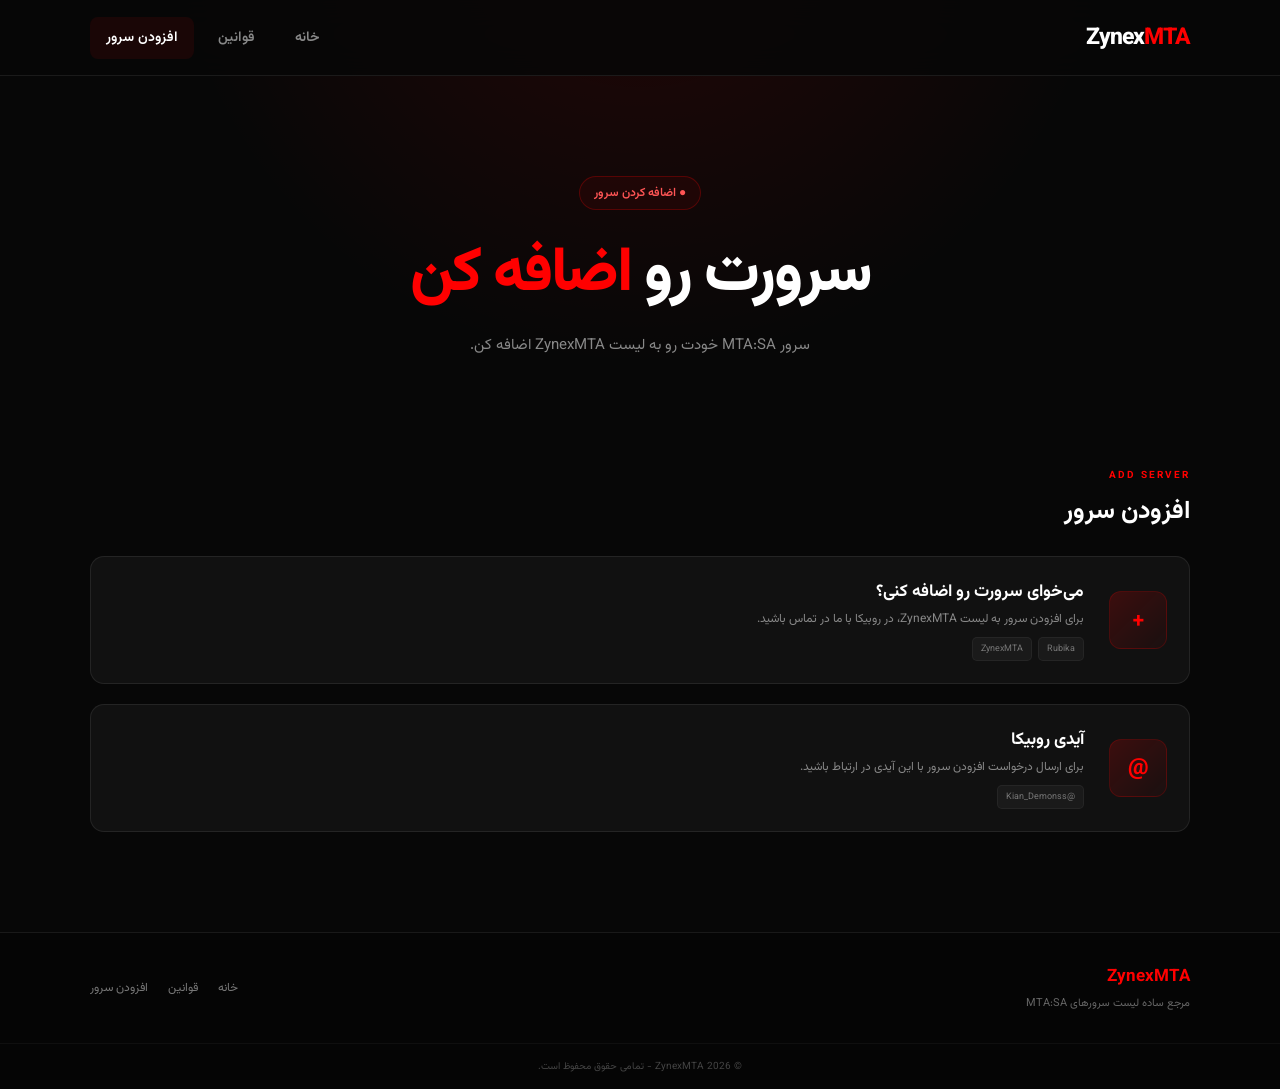
==== add-server.html @ ee744544 "Add files via upload" ====
<!DOCTYPE html>
<html lang="fa" dir="rtl">
<head>
    <meta charset="UTF-8">
    <meta name="viewport" content="width=device-width, initial-scale=1.0">

    <title>افزودن سرور | ZynexMTA</title>

    <link rel="preconnect" href="https://fonts.googleapis.com">
    <link rel="preconnect" href="https://fonts.gstatic.com" crossorigin>

    <link
        href="https://fonts.googleapis.com/css2?family=Vazirmatn:wght@400;500;600;700;800&display=swap"
        rel="stylesheet"
    >

    <link rel="stylesheet" href="style.css">
</head>

<body>

<header class="header">
    <div class="container nav">

        <a href="index.html" class="logo">
            <span>Zynex</span>MTA
        </a>

        <nav class="menu">
            <a href="index.html">خانه</a>
            <a href="rules.html">قوانین</a>
            <a href="add-server.html" class="active">افزودن سرور</a>
        </nav>

    </div>
</header>


<main>

    <section class="hero">
        <div class="container">

            <div class="hero-badge">
                ● اضافه کردن سرور
            </div>

            <h1>
                سرورت رو
                <span>اضافه کن</span>
            </h1>

            <p>
                سرور MTA:SA خودت رو به لیست ZynexMTA اضافه کن.
            </p>

        </div>
    </section>


    <section class="servers-section">
        <div class="container">

            <div class="section-title">
                <div>
                    <span class="small-title">ADD SERVER</span>
                    <h2>افزودن سرور</h2>
                </div>
            </div>


            <div class="servers-list">

                <article class="server-card">

                    <div class="server-icon">
                        +
                    </div>

                    <div class="server-info">

                        <div class="server-name-row">
                            <h3>می‌خوای سرورت رو اضافه کنی؟</h3>
                        </div>

                        <p>
                            برای افزودن سرور به لیست ZynexMTA،
                            در روبیکا با ما در تماس باشید.
                        </p>

                        <div class="server-tags">
                            <span>Rubika</span>
                            <span>ZynexMTA</span>
                        </div>

                    </div>

                </article>


                <article class="server-card">

                    <div class="server-icon">
                        @
                    </div>

                    <div class="server-info">

                        <div class="server-name-row">
                            <h3>آیدی روبیکا</h3>
                        </div>

                        <p>
                            برای ارسال درخواست افزودن سرور با این آیدی
                            در ارتباط باشید.
                        </p>

                        <div class="server-tags">
                            <span>@Kian_Demonss</span>
                        </div>

                    </div>

                </article>

            </div>

        </div>
    </section>

</main>


<footer class="footer">

    <div class="container footer-content">

        <div>
            <strong>ZynexMTA</strong>

            <p>
                مرجع ساده لیست سرورهای MTA:SA
            </p>
        </div>

        <div class="footer-links">
            <a href="index.html">خانه</a>
            <a href="rules.html">قوانین</a>
            <a href="add-server.html">افزودن سرور</a>
        </div>

    </div>

    <div class="copyright">
        © 2026 ZynexMTA - تمامی حقوق محفوظ است.
    </div>

</footer>

<script src="main.js"></script>

</body>
</html>
---- style.css ----
* {
    margin: 0;
    padding: 0;
    box-sizing: border-box;
}

:root {
    --bg: #070707;
    --bg-soft: #0d0d0d;
    --card: #111111;
    --card-hover: #151515;

    --red: #ff0000;
    --red-dark: #b80000;

    --white: #ffffff;
    --text: #eeeeee;
    --muted: #888888;

    --border: rgba(255, 255, 255, 0.08);
}

html {
    scroll-behavior: smooth;
}

body {
    min-height: 100vh;

    background:
        radial-gradient(
            circle at 50% -10%,
            rgba(255, 0, 0, 0.12),
            transparent 35%
        ),
        var(--bg);

    color: var(--text);

    font-family: "Vazirmatn", sans-serif;

    direction: rtl;
}

a {
    color: inherit;
    text-decoration: none;
}

button,
input {
    font-family: inherit;
}

.container {
    width: min(1100px, calc(100% - 40px));
    margin: 0 auto;
}


/* =========================
   HEADER
========================= */

.header {
    position: sticky;
    top: 0;
    z-index: 1000;

    background: rgba(7, 7, 7, 0.88);

    backdrop-filter: blur(15px);

    border-bottom: 1px solid var(--border);
}

.nav {
    min-height: 75px;

    display: flex;
    align-items: center;
    justify-content: space-between;
}

.logo {
    font-size: 23px;
    font-weight: 800;

    letter-spacing: -1px;
}

.logo span {
    color: var(--white);
}

.logo {
    color: var(--red);
}

.menu {
    display: flex;
    align-items: center;
    gap: 8px;
}

.menu a {
    padding: 10px 16px;

    color: var(--muted);

    font-size: 14px;
    font-weight: 600;

    border-radius: 8px;

    transition: 0.2s ease;
}

.menu a:hover,
.menu a.active {
    color: var(--white);
    background: rgba(255, 0, 0, 0.08);
}


/* =========================
   HERO
========================= */

.hero {
    padding: 100px 0 70px;

    text-align: center;
}

.hero-badge {
    display: inline-flex;

    padding: 7px 14px;

    border: 1px solid rgba(255, 0, 0, 0.25);

    background: rgba(255, 0, 0, 0.06);

    border-radius: 50px;

    color: #ff5555;

    font-size: 12px;
    font-weight: 600;

    margin-bottom: 25px;
}

.hero h1 {
    max-width: 700px;

    margin: auto;

    color: var(--white);

    font-size: clamp(36px, 6vw, 62px);

    line-height: 1.3;

    font-weight: 800;

    letter-spacing: -2px;
}

.hero h1 span {
    color: var(--red);
}

.hero p {
    margin-top: 18px;

    color: var(--muted);

    font-size: 15px;
}


/* =========================
   SEARCH
========================= */

.search-box {
    width: min(600px, 100%);

    height: 58px;

    margin: 35px auto 0;

    display: flex;
    align-items: center;

    padding: 0 20px;

    background: var(--card);

    border: 1px solid var(--border);

    border-radius: 12px;

    transition: 0.2s ease;
}

.search-box:focus-within {
    border-color: rgba(255, 0, 0, 0.5);

    box-shadow:
        0 0 0 3px rgba(255, 0, 0, 0.06);
}

.search-box span {
    color: var(--red);

    font-size: 27px;

    margin-left: 12px;
}

.search-box input {
    width: 100%;

    border: 0;
    outline: 0;

    background: transparent;

    color: var(--white);

    font-size: 14px;
}

.search-box input::placeholder {
    color: #666;
}


/* =========================
   SERVERS
========================= */

.servers-section {
    padding: 35px 0 100px;
}

.section-title {
    display: flex;
    align-items: center;
    justify-content: space-between;

    margin-bottom: 25px;
}

.small-title {
    color: var(--red);

    font-size: 10px;

    font-weight: 700;

    letter-spacing: 2px;
}

.section-title h2 {
    margin-top: 5px;

    color: var(--white);

    font-size: 25px;
}

.server-count {
    padding: 8px 13px;

    border: 1px solid var(--border);

    border-radius: 8px;

    color: var(--muted);

    font-size: 12px;
}

.server-count span {
    color: var(--red);

    font-weight: 800;
}


/* =========================
   SERVER LIST
========================= */

.servers-list {
    width: 100%;

    display: flex;
    flex-direction: column;

    gap: 20px;
}


/* =========================
   SERVER CARD
========================= */

.server-card {
    width: 100%;

    display: flex;
    align-items: center;

    gap: 25px;

    padding: 22px;

    background: var(--card);

    border: 1px solid var(--border);

    border-radius: 14px;

    transition:
        transform 0.2s ease,
        border-color 0.2s ease,
        background 0.2s ease;
}

.server-card:hover {
    transform: translateY(-2px);

    background: var(--card-hover);

    border-color: rgba(255, 0, 0, 0.3);
}


/* SERVER MAIN */

.server-main {
    min-width: 0;

    flex: 1;

    display: flex;
    align-items: center;

    gap: 15px;
}

.server-icon {
    width: 58px;
    height: 58px;

    flex-shrink: 0;

    display: flex;
    align-items: center;
    justify-content: center;

    border-radius: 12px;

    background:
        linear-gradient(
            135deg,
            rgba(255, 0, 0, 0.18),
            rgba(255, 0, 0, 0.04)
        );

    border: 1px solid rgba(255, 0, 0, 0.18);

    color: var(--red);

    font-size: 23px;
    font-weight: 800;
}

.server-info {
    min-width: 0;
}

.server-name-row {
    display: flex;
    align-items: center;

    gap: 10px;
}

.server-name-row h3 {
    color: var(--white);

    font-size: 17px;
}

.online {
    display: inline-flex;
    align-items: center;

    gap: 5px;

    color: #58d68d;

    font-size: 10px;
}

.online i {
    width: 6px;
    height: 6px;

    border-radius: 50%;

    background: #58d68d;

    box-shadow: 0 0 8px #58d68d;
}

.server-info p {
    margin-top: 5px;

    color: var(--muted);

    font-size: 12px;
}

.server-tags {
    display: flex;

    gap: 6px;

    margin-top: 9px;
}

.server-tags span {
    padding: 4px 8px;

    background: rgba(255, 255, 255, 0.04);

    border: 1px solid rgba(255, 255, 255, 0.05);

    border-radius: 5px;

    color: #777;

    font-size: 9px;
}


/* IP */

.server-ip {
    min-width: 155px;

    display: flex;
    flex-direction: column;

    gap: 5px;
}

.server-ip small {
    color: #666;

    font-size: 10px;
}

.server-ip code {
    direction: ltr;

    color: #ccc;

    font-family: monospace;

    font-size: 12px;
}


/* CONNECT */

.connect-btn {
    min-width: 130px;

    height: 43px;

    display: flex;
    align-items: center;
    justify-content: center;

    gap: 8px;

    border-radius: 8px;

    background: var(--red);

    color: white;

    font-size: 12px;

    font-weight: 700;

    transition: 0.2s ease;
}

.connect-btn:hover {
    background: #e00000;

    box-shadow:
        0 5px 20px rgba(255, 0, 0, 0.2);
}

.connect-btn span {
    font-size: 17px;
}


/* =========================
   FOOTER
========================= */

.footer {
    border-top: 1px solid var(--border);

    background: #050505;
}

.footer-content {
    min-height: 110px;

    display: flex;
    align-items: center;
    justify-content: space-between;
}

.footer strong {
    color: var(--red);

    font-size: 17px;
}

.footer p {
    margin-top: 5px;

    color: #666;

    font-size: 11px;
}

.footer-links {
    display: flex;

    gap: 20px;
}

.footer-links a {
    color: #777;

    font-size: 12px;

    transition: 0.2s;
}

.footer-links a:hover {
    color: var(--red);
}

.copyright {
    padding: 15px;

    border-top: 1px solid rgba(255, 255, 255, 0.04);

    color: #444;

    text-align: center;

    font-size: 10px;
}


/* =========================
   MOBILE
========================= */

@media (max-width: 750px) {

    .container {
        width: min(100% - 25px, 600px);
    }

    .nav {
        min-height: 65px;

        flex-direction: column;

        justify-content: center;

        gap: 8px;

        padding: 10px 0;
    }

    .menu {
        width: 100%;

        justify-content: center;
    }

    .menu a {
        padding: 7px 10px;

        font-size: 11px;
    }

    .hero {
        padding: 65px 0 45px;
    }

    .hero h1 {
        font-size: 36px;

        letter-spacing: -1px;
    }

    .hero p {
        font-size: 12px;
    }

    .search-box {
        height: 52px;
    }

    .section-title h2 {
        font-size: 21px;
    }

    .server-card {
        flex-direction: column;

        align-items: stretch;

        gap: 18px;

        padding: 18px;
    }

    .server-main {
        width: 100%;
    }

    .server-ip {
        width: 100%;
    }

    .connect-btn {
        width: 100%;
    }

    .footer-content {
        padding: 25px 0;

        flex-direction: column;

        gap: 20px;

        text-align: center;
    }

    .footer-links {
        gap: 15px;
    }
}
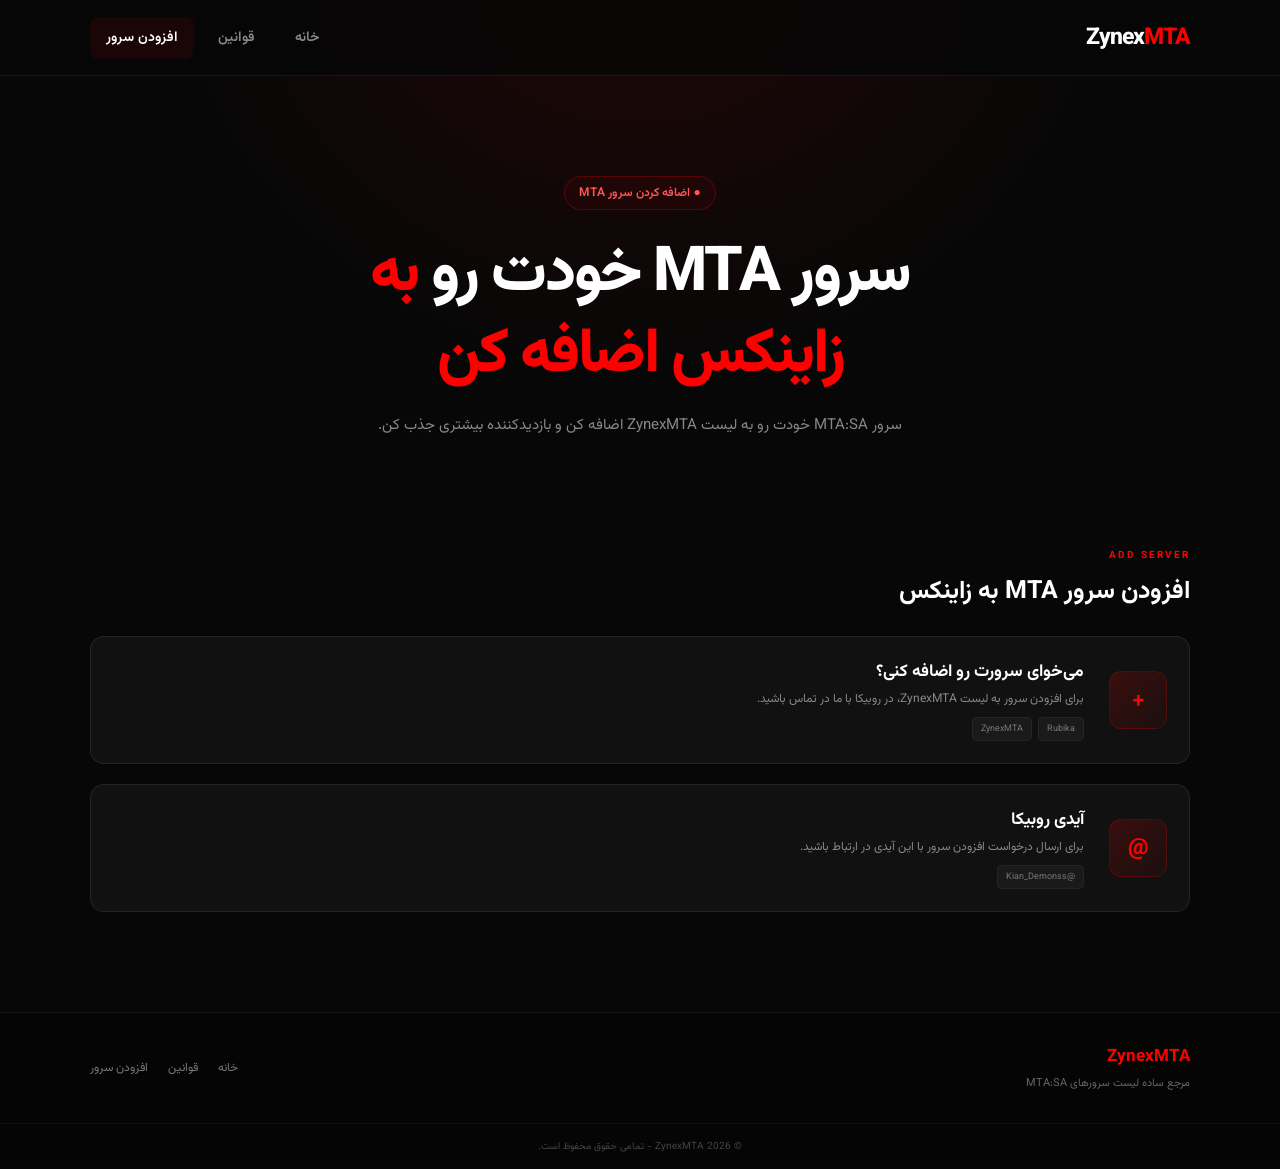
==== commit bdff1bb3: "Update add-server.html" ====
--- a/add-server.html
+++ b/add-server.html
@@ -4,17 +4,50 @@
     <meta charset="UTF-8">
     <meta name="viewport" content="width=device-width, initial-scale=1.0">
 
-    <title>افزودن سرور | ZynexMTA</title>
+    <!-- SEO -->
+    <title>افزودن سرور MTA | ZynexMTA - ثبت سرور ام تی ای در زاینکس</title>
+    <meta name="description" content="سرور MTA:SA خود را به لیست ZynexMTA اضافه کنید. برای ثبت سرور ام تی ای کافیست با آیدی روبیکای مدیریت در تماس باشید.">
+    <meta name="keywords" content="افزودن سرور MTA, ثبت سرور MTA, Zynex MTA, زاینکس ام تی ای, اضافه کردن سرور ام تی ای">
+
+    <link rel="canonical" href="https://zynexmta.github.io/add-server.html">
+    <meta name="robots" content="index, follow">
+
+    <!-- Open Graph -->
+    <meta property="og:type" content="website">
+    <meta property="og:title" content="افزودن سرور MTA | ZynexMTA">
+    <meta property="og:description" content="سرور MTA:SA خود را به لیست ZynexMTA اضافه کنید.">
+    <meta property="og:url" content="https://zynexmta.github.io/add-server.html">
+    <meta property="og:image" content="https://zynexmta.github.io/og-image.jpg">
+    <meta property="og:locale" content="fa_IR">
+    <meta property="og:site_name" content="ZynexMTA">
+
+    <!-- Twitter -->
+    <meta name="twitter:card" content="summary_large_image">
+    <meta name="twitter:title" content="افزودن سرور MTA | ZynexMTA">
+    <meta name="twitter:description" content="سرور MTA:SA خود را به لیست ZynexMTA اضافه کنید.">
 
     <link rel="preconnect" href="https://fonts.googleapis.com">
     <link rel="preconnect" href="https://fonts.gstatic.com" crossorigin>
-
-    <link
-        href="https://fonts.googleapis.com/css2?family=Vazirmatn:wght@400;500;600;700;800&display=swap"
-        rel="stylesheet"
-    >
+    <link href="https://fonts.googleapis.com/css2?family=Vazirmatn:wght@400;500;600;700;800&display=swap" rel="stylesheet">
 
     <link rel="stylesheet" href="style.css">
+
+    <!-- JSON-LD -->
+    <script type="application/ld+json">
+    {
+      "@context": "https://schema.org",
+      "@type": "WebPage",
+      "name": "افزودن سرور MTA به ZynexMTA",
+      "url": "https://zynexmta.github.io/add-server.html",
+      "description": "ثبت و افزودن سرور MTA:SA به لیست ZynexMTA",
+      "inLanguage": "fa-IR",
+      "isPartOf": {
+        "@type": "WebSite",
+        "name": "ZynexMTA",
+        "url": "https://zynexmta.github.io/"
+      }
+    }
+    </script>
 </head>
 
 <body>
@@ -22,11 +55,11 @@
 <header class="header">
     <div class="container nav">
 
-        <a href="index.html" class="logo">
+        <a href="index.html" class="logo" aria-label="ZynexMTA - صفحه اصلی">
             <span>Zynex</span>MTA
         </a>
 
-        <nav class="menu">
+        <nav class="menu" aria-label="منوی اصلی">
             <a href="index.html">خانه</a>
             <a href="rules.html">قوانین</a>
             <a href="add-server.html" class="active">افزودن سرور</a>
@@ -42,16 +75,16 @@
         <div class="container">
 
             <div class="hero-badge">
-                ● اضافه کردن سرور
+                ● اضافه کردن سرور MTA
             </div>
 
             <h1>
-                سرورت رو
-                <span>اضافه کن</span>
+                سرور MTA خودت رو
+                <span>به زاینکس اضافه کن</span>
             </h1>
 
             <p>
-                سرور MTA:SA خودت رو به لیست ZynexMTA اضافه کن.
+                سرور MTA:SA خودت رو به لیست ZynexMTA اضافه کن و بازدیدکننده بیشتری جذب کن.
             </p>
 
         </div>
@@ -64,7 +97,7 @@
             <div class="section-title">
                 <div>
                     <span class="small-title">ADD SERVER</span>
-                    <h2>افزودن سرور</h2>
+                    <h2>افزودن سرور MTA به زاینکس</h2>
                 </div>
             </div>
 
@@ -72,55 +105,37 @@
             <div class="servers-list">
 
                 <article class="server-card">
-
-                    <div class="server-icon">
-                        +
-                    </div>
-
+                    <div class="server-icon" aria-hidden="true">+</div>
                     <div class="server-info">
-
                         <div class="server-name-row">
                             <h3>می‌خوای سرورت رو اضافه کنی؟</h3>
                         </div>
-
                         <p>
                             برای افزودن سرور به لیست ZynexMTA،
                             در روبیکا با ما در تماس باشید.
                         </p>
-
                         <div class="server-tags">
                             <span>Rubika</span>
                             <span>ZynexMTA</span>
                         </div>
-
                     </div>
-
                 </article>
 
 
                 <article class="server-card">
-
-                    <div class="server-icon">
-                        @
-                    </div>
-
+                    <div class="server-icon" aria-hidden="true">@</div>
                     <div class="server-info">
-
                         <div class="server-name-row">
                             <h3>آیدی روبیکا</h3>
                         </div>
-
                         <p>
                             برای ارسال درخواست افزودن سرور با این آیدی
                             در ارتباط باشید.
                         </p>
-
                         <div class="server-tags">
                             <span>@Kian_Demonss</span>
                         </div>
-
                     </div>
-
                 </article>
 
             </div>
@@ -137,7 +152,6 @@
 
         <div>
             <strong>ZynexMTA</strong>
-
             <p>
                 مرجع ساده لیست سرورهای MTA:SA
             </p>
@@ -160,4 +174,4 @@
 <script src="main.js"></script>
 
 </body>
-</html>+</html>
